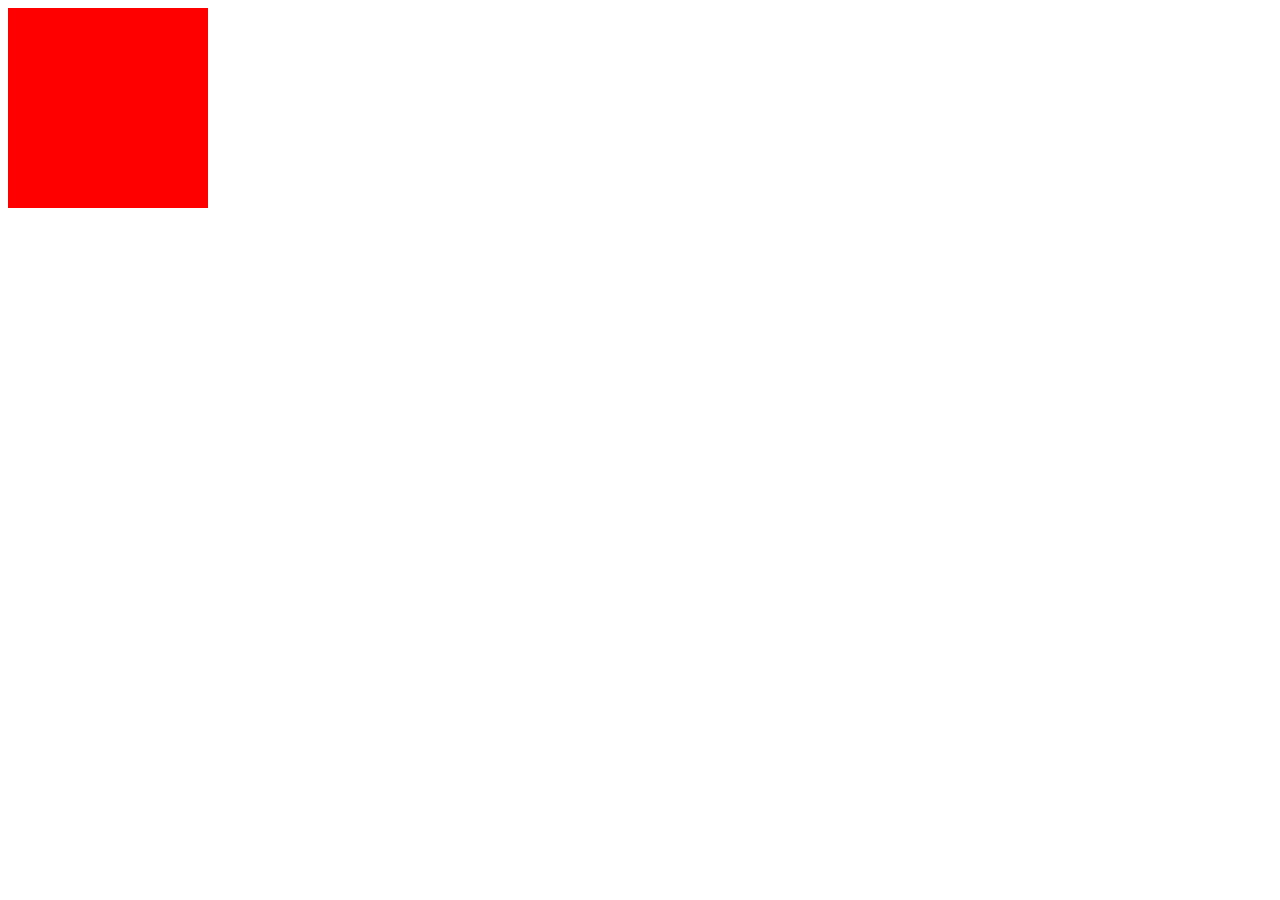
==== index.html @ ea545013 "Add files via upload" ====
<!DOCTYPE html>
<html lang="en">
<head>
    <meta charset="UTF-8">
    <meta http-equiv="X-UA-Compatible" content="IE=edge">
    <meta name="viewport" content="width=device-width, initial-scale=1.0">
    <title>Document</title>
    <style>

        div{
            width: 200px;
            height: 200px;
            background-color: red;
            animation: myAnim 5s linear 0s infinite;
        }

        div:hover{
            animation-play-state: paused;
        }

        @keyframes myAnim{
            0%{
                width: 200px;
                background-color: red;
            }
            25%{
                width: 300px;
                background-color: blue;
            }
            50%{
                width: 400px;
                background-color: green;
            }
            75%{
                width: 300px;
                background-color: blue;
            }
            100%{
                width: 200px;
                background-color: red;
            }
        }



    </style>
</head>
<body>

    <div></div>
    
    
</body>
</html>
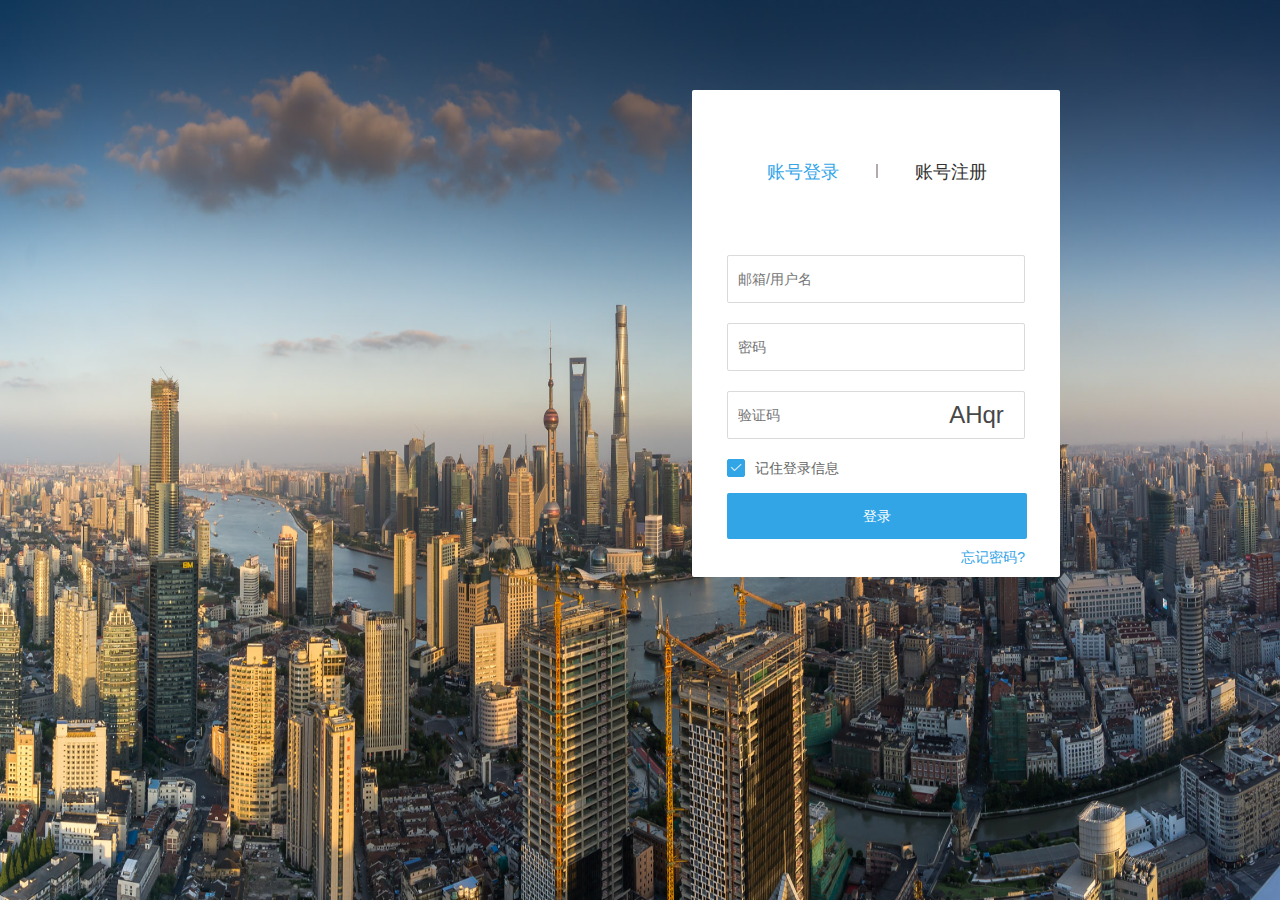
==== commit 0191f6b5: "Add files via upload" ====
--- a/index.html
+++ b/index.html
@@ -1,54 +1,17 @@
-<!DOCTYPE html>
-<html lang="en">
-<head>
-    <meta charset="UTF-8">
-    <meta http-equiv="X-UA-Compatible" content="IE=edge">
-    <meta name="viewport" content="width=device-width, initial-scale=1.0">
-    <title>Document</title>
-    <style>
-
-        div{
-            width: 200px;
-            height: 200px;
-            background-color: red;
-            animation: myAnim 5s linear 0s infinite;
-        }
-
-        div:hover{
-            animation-play-state: paused;
-        }
-
-        @keyframes myAnim{
-            0%{
-                width: 200px;
-                background-color: red;
-            }
-            25%{
-                width: 300px;
-                background-color: blue;
-            }
-            50%{
-                width: 400px;
-                background-color: green;
-            }
-            75%{
-                width: 300px;
-                background-color: blue;
-            }
-            100%{
-                width: 200px;
-                background-color: red;
-            }
-        }
-
-
-
-    </style>
-</head>
-<body>
-
-    <div></div>
-    
-    
-</body>
+<!DOCTYPE html>
+<html>
+<head>
+	<meta http-equiv="Content-Type" content="text/html; charset=UTF-8" /> 
+	<title>首页</title>
+	
+</head>
+<body>
+
+<script>
+	 window.location.href = 'login.html';
+
+
+</script>
+
+</body>
 </html>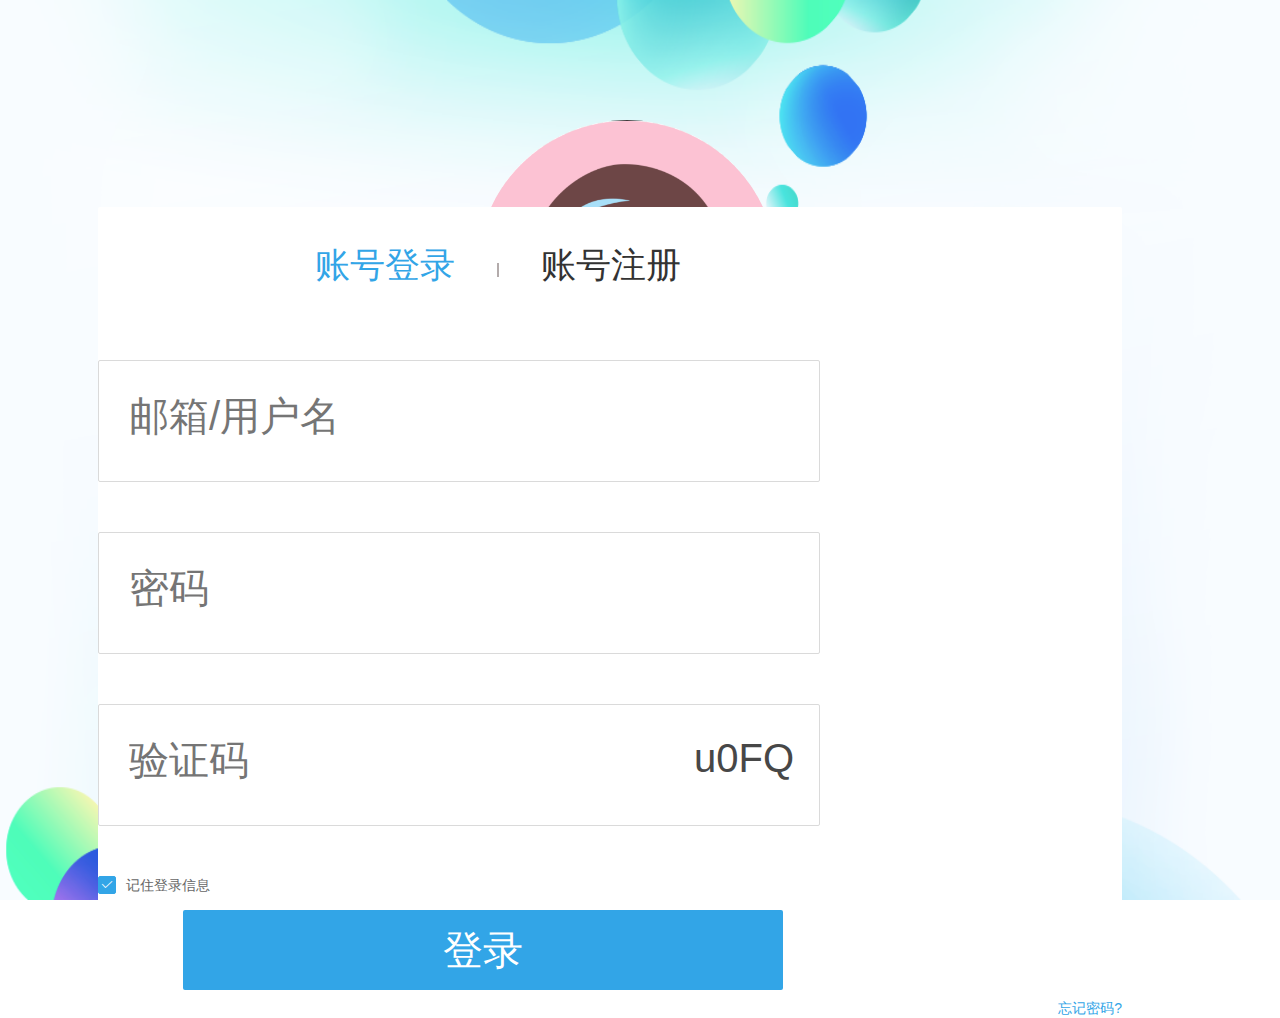
==== commit eedfa5d4: "Add files via upload" ====
--- a/index.html
+++ b/index.html
@@ -8,7 +8,7 @@
 <body>
 
 <script>
-	 window.location.href = 'login.html';
+	 window.location.href = 'app登录.html';
 
 
 </script>
